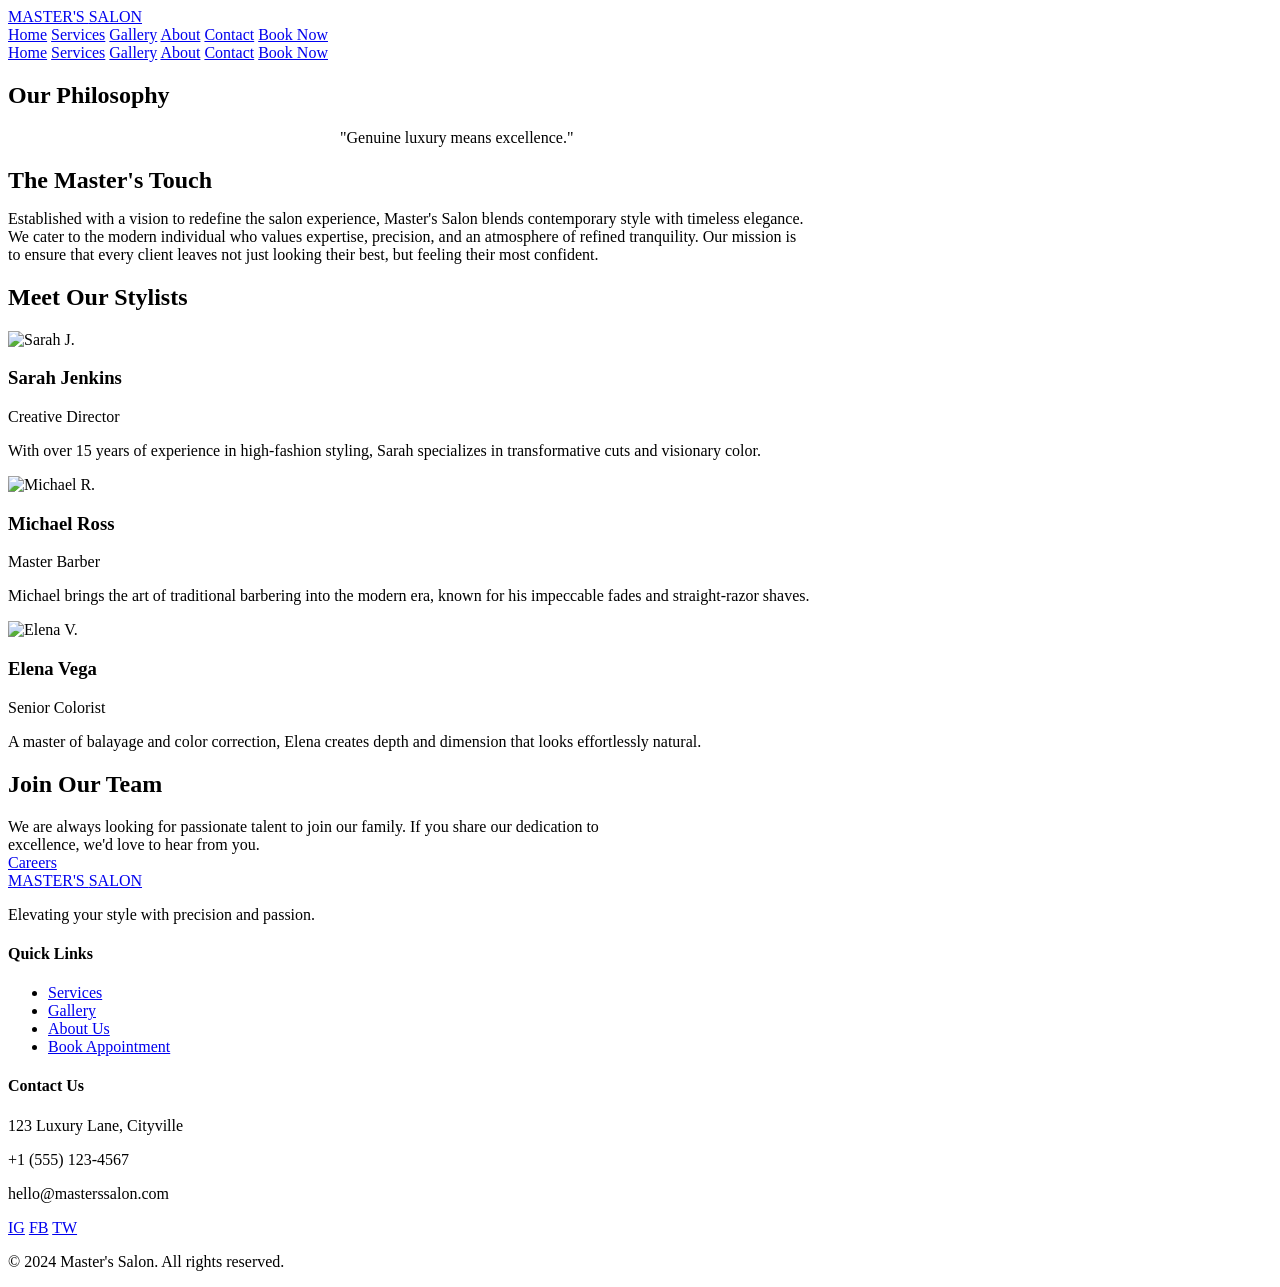
==== about.html @ d915add5 "Add files via upload" ====
<!DOCTYPE html>
<html lang="en">

<head>
    <meta charset="UTF-8">
    <meta name="viewport" content="width=device-width, initial-scale=1.0">
    <title>About Us | Master's Salon</title>
    <meta name="description"
        content="Meet the expert team behind Master's Salon. Learn about our philosophy of luxury and excellence.">

    <!-- Fonts -->
    <link rel="preconnect" href="https://fonts.googleapis.com">
    <link rel="preconnect" href="https://fonts.gstatic.com" crossorigin>
    <link
        href="https://fonts.googleapis.com/css2?family=Inter:wght@300;400;500;600&family=Playfair+Display:ital,wght@0,400;0,600;0,700;1,400&display=swap"
        rel="stylesheet">

    <!-- Styles -->
    <link rel="stylesheet" href="styles/variables.css">
    <link rel="stylesheet" href="styles/reset.css">
    <link rel="stylesheet" href="styles/global.css">
    <link rel="stylesheet" href="styles/layout.css">
    <link rel="stylesheet" href="styles/pages/about.css">
</head>

<body>

    <!-- Header -->
    <header class="header">
        <div class="container">
            <a href="index.html" class="logo">MASTER'S <span>SALON</span></a>

            <nav class="nav-desktop">
                <a href="index.html" class="nav-link">Home</a>
                <a href="services.html" class="nav-link">Services</a>
                <a href="gallery.html" class="nav-link">Gallery</a>
                <a href="about.html" class="nav-link active">About</a>
                <a href="contact.html" class="nav-link">Contact</a>
                <a href="contact.html" class="btn btn-primary">Book Now</a>
            </nav>

            <div class="mobile-toggle" id="mobileToggle">
                <div class="hamburger-line"></div>
                <div class="hamburger-line"></div>
                <div class="hamburger-line"></div>
            </div>
        </div>
    </header>

    <!-- Mobile Nav Overlay -->
    <div class="nav-mobile" id="mobileNav">
        <a href="index.html" class="nav-link">Home</a>
        <a href="services.html" class="nav-link">Services</a>
        <a href="gallery.html" class="nav-link">Gallery</a>
        <a href="about.html" class="nav-link active">About</a>
        <a href="contact.html" class="nav-link">Contact</a>
        <a href="contact.html" class="btn btn-primary">Book Now</a>
    </div>

    <!-- Main Content -->
    <main>
        <section class="about-intro">
            <div class="container">
                <h1>Our Philosophy</h1>
                <p style="max-width: 600px; margin: 0 auto; font-size: var(--font-size-xl);">
                    "Genuine luxury means excellence."
                </p>
            </div>
        </section>

        <section class="section">
            <div class="container">
                <div class="text-center" style="max-width: 800px; margin: 0 auto var(--spacing-10);">
                    <h2 style="margin-bottom: var(--spacing-4);">The Master's Touch</h2>
                    <p>
                        Established with a vision to redefine the salon experience, Master's Salon blends contemporary
                        style with timeless elegance.
                        We cater to the modern individual who values expertise, precision, and an atmosphere of refined
                        tranquility.
                        Our mission is to ensure that every client leaves not just looking their best, but feeling their
                        most confident.
                    </p>
                </div>

                <h2 class="text-center">Meet Our Stylists</h2>
                <div class="team-grid">
                    <!-- Stylist 1 -->
                    <div class="team-member">
                        <img src="https://images.unsplash.com/photo-1580618672591-eb180b1a973f?ixlib=rb-4.0.3&auto=format&fit=crop&w=300&q=80"
                            alt="Sarah J." class="member-photo">
                        <h3 class="member-name">Sarah Jenkins</h3>
                        <p class="member-role">Creative Director</p>
                        <p class="member-bio">With over 15 years of experience in high-fashion styling, Sarah
                            specializes in transformative cuts and visionary color.</p>
                    </div>

                    <!-- Stylist 2 -->
                    <div class="team-member">
                        <img src="https://images.unsplash.com/photo-1506794778202-cad84cf45f1d?ixlib=rb-4.0.3&auto=format&fit=crop&w=300&q=80"
                            alt="Michael R." class="member-photo">
                        <h3 class="member-name">Michael Ross</h3>
                        <p class="member-role">Master Barber</p>
                        <p class="member-bio">Michael brings the art of traditional barbering into the modern era, known
                            for his impeccable fades and straight-razor shaves.</p>
                    </div>

                    <!-- Stylist 3 -->
                    <div class="team-member">
                        <img src="https://images.unsplash.com/photo-1595152772835-219674b2a8a6?ixlib=rb-4.0.3&auto=format&fit=crop&w=300&q=80"
                            alt="Elena V." class="member-photo">
                        <h3 class="member-name">Elena Vega</h3>
                        <p class="member-role">Senior Colorist</p>
                        <p class="member-bio">A master of balayage and color correction, Elena creates depth and
                            dimension that looks effortlessly natural.</p>
                    </div>
                </div>
            </div>
        </section>

        <section class="section" style="background-color: var(--color-bg-secondary);">
            <div class="container">
                <div class="flex flex-col items-center justify-center text-center">
                    <h2 class="text-gold">Join Our Team</h2>
                    <p style="max-width: 600px; margin-bottom: var(--spacing-4);">
                        We are always looking for passionate talent to join our family. If you share our dedication to
                        excellence, we'd love to hear from you.
                    </p>
                    <a href="contact.html" class="btn btn-outline">Careers</a>
                </div>
            </div>
        </section>
    </main>

    <!-- Footer -->
    <footer class="footer">
        <div class="container">
            <div class="footer-grid">
                <div class="footer-col">
                    <a href="index.html" class="logo" style="display:block; margin-bottom: 16px;">MASTER'S
                        <span>SALON</span></a>
                    <p>Elevating your style with precision and passion.</p>
                </div>
                <div class="footer-col">
                    <h4>Quick Links</h4>
                    <ul>
                        <li><a href="services.html">Services</a></li>
                        <li><a href="gallery.html">Gallery</a></li>
                        <li><a href="about.html">About Us</a></li>
                        <li><a href="contact.html">Book Appointment</a></li>
                    </ul>
                </div>
                <div class="footer-col">
                    <h4>Contact Us</h4>
                    <p>123 Luxury Lane, Cityville</p>
                    <p>+1 (555) 123-4567</p>
                    <p>hello@masterssalon.com</p>
                    <div class="flex gap-2" style="margin-top: 16px;">
                        <!-- Social placeholders -->
                        <a href="#">IG</a> <a href="#">FB</a> <a href="#">TW</a>
                    </div>
                </div>
            </div>
            <div class="footer-bottom">
                <p>&copy; 2024 Master's Salon. All rights reserved.</p>
            </div>
        </div>
    </footer>

    <script src="scripts/main.js"></script>
</body>

</html>
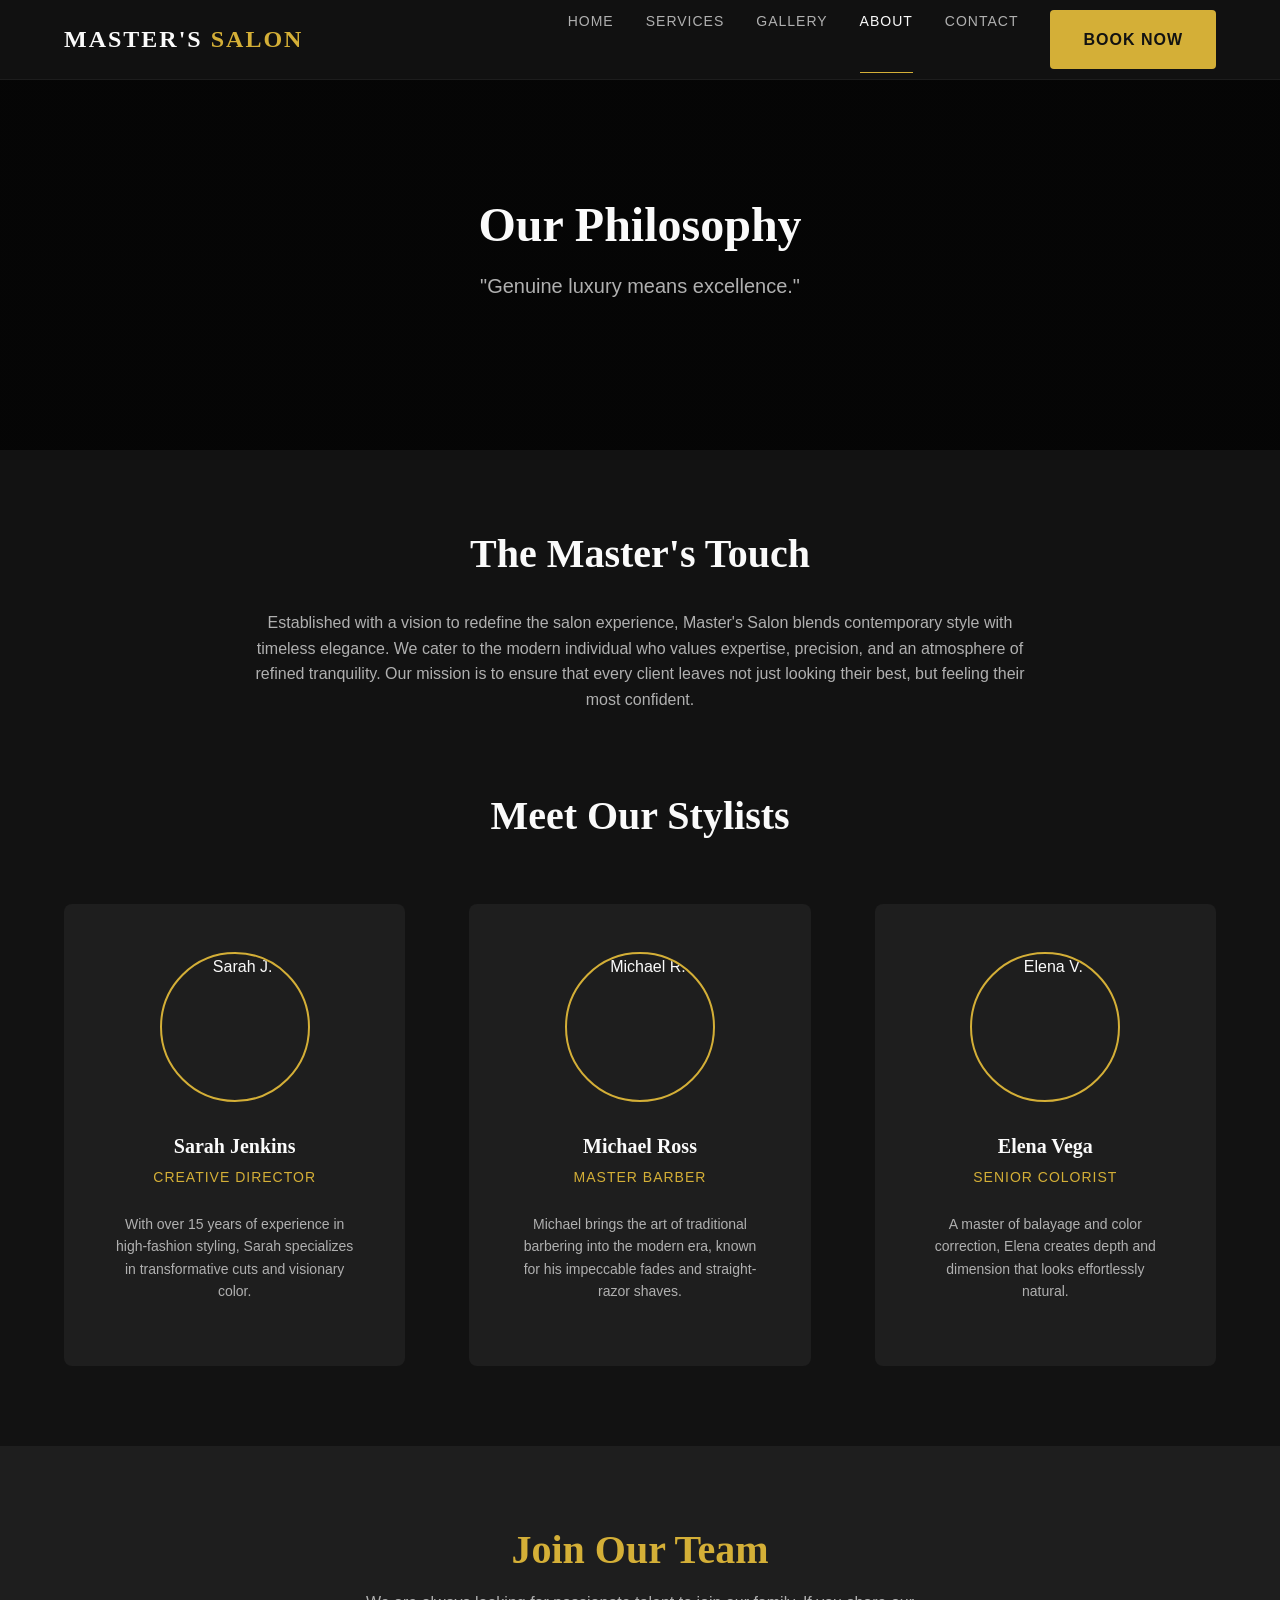
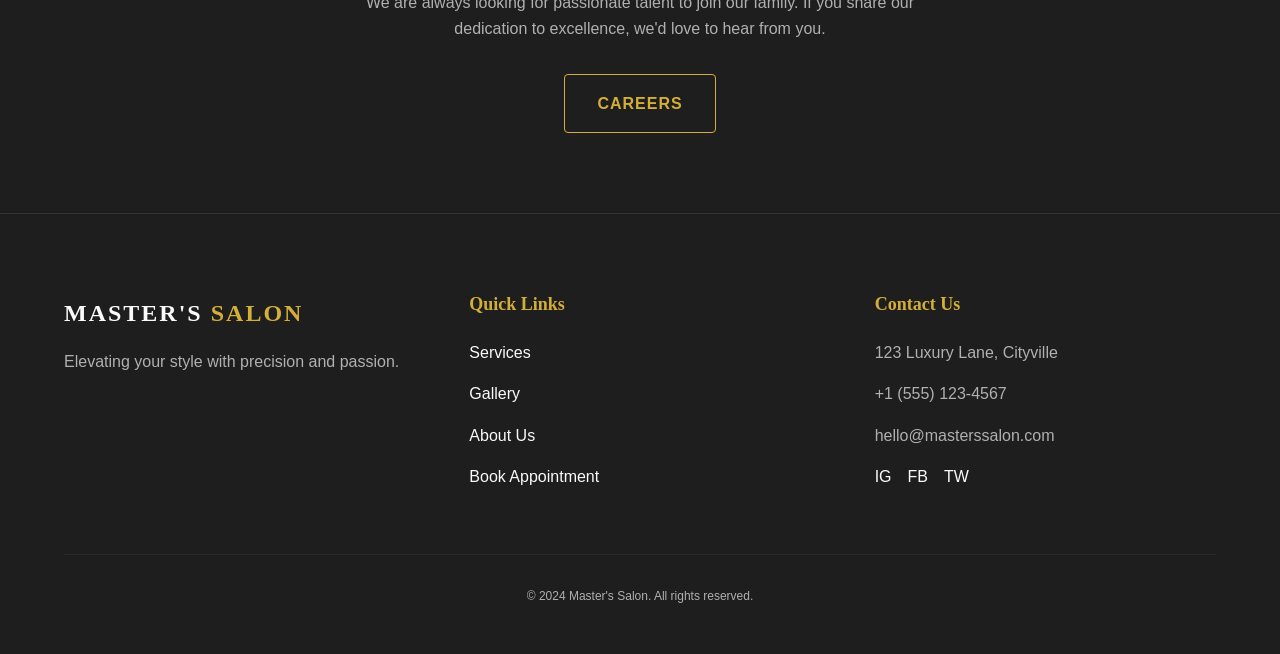
==== commit a9069c04: "initial commit" ====
--- a/about.html
+++ b/about.html
@@ -1,172 +1,172 @@
-<!DOCTYPE html>
-<html lang="en">
-
-<head>
-    <meta charset="UTF-8">
-    <meta name="viewport" content="width=device-width, initial-scale=1.0">
-    <title>About Us | Master's Salon</title>
-    <meta name="description"
-        content="Meet the expert team behind Master's Salon. Learn about our philosophy of luxury and excellence.">
-
-    <!-- Fonts -->
-    <link rel="preconnect" href="https://fonts.googleapis.com">
-    <link rel="preconnect" href="https://fonts.gstatic.com" crossorigin>
-    <link
-        href="https://fonts.googleapis.com/css2?family=Inter:wght@300;400;500;600&family=Playfair+Display:ital,wght@0,400;0,600;0,700;1,400&display=swap"
-        rel="stylesheet">
-
-    <!-- Styles -->
-    <link rel="stylesheet" href="styles/variables.css">
-    <link rel="stylesheet" href="styles/reset.css">
-    <link rel="stylesheet" href="styles/global.css">
-    <link rel="stylesheet" href="styles/layout.css">
-    <link rel="stylesheet" href="styles/pages/about.css">
-</head>
-
-<body>
-
-    <!-- Header -->
-    <header class="header">
-        <div class="container">
-            <a href="index.html" class="logo">MASTER'S <span>SALON</span></a>
-
-            <nav class="nav-desktop">
-                <a href="index.html" class="nav-link">Home</a>
-                <a href="services.html" class="nav-link">Services</a>
-                <a href="gallery.html" class="nav-link">Gallery</a>
-                <a href="about.html" class="nav-link active">About</a>
-                <a href="contact.html" class="nav-link">Contact</a>
-                <a href="contact.html" class="btn btn-primary">Book Now</a>
-            </nav>
-
-            <div class="mobile-toggle" id="mobileToggle">
-                <div class="hamburger-line"></div>
-                <div class="hamburger-line"></div>
-                <div class="hamburger-line"></div>
-            </div>
-        </div>
-    </header>
-
-    <!-- Mobile Nav Overlay -->
-    <div class="nav-mobile" id="mobileNav">
-        <a href="index.html" class="nav-link">Home</a>
-        <a href="services.html" class="nav-link">Services</a>
-        <a href="gallery.html" class="nav-link">Gallery</a>
-        <a href="about.html" class="nav-link active">About</a>
-        <a href="contact.html" class="nav-link">Contact</a>
-        <a href="contact.html" class="btn btn-primary">Book Now</a>
-    </div>
-
-    <!-- Main Content -->
-    <main>
-        <section class="about-intro">
-            <div class="container">
-                <h1>Our Philosophy</h1>
-                <p style="max-width: 600px; margin: 0 auto; font-size: var(--font-size-xl);">
-                    "Genuine luxury means excellence."
-                </p>
-            </div>
-        </section>
-
-        <section class="section">
-            <div class="container">
-                <div class="text-center" style="max-width: 800px; margin: 0 auto var(--spacing-10);">
-                    <h2 style="margin-bottom: var(--spacing-4);">The Master's Touch</h2>
-                    <p>
-                        Established with a vision to redefine the salon experience, Master's Salon blends contemporary
-                        style with timeless elegance.
-                        We cater to the modern individual who values expertise, precision, and an atmosphere of refined
-                        tranquility.
-                        Our mission is to ensure that every client leaves not just looking their best, but feeling their
-                        most confident.
-                    </p>
-                </div>
-
-                <h2 class="text-center">Meet Our Stylists</h2>
-                <div class="team-grid">
-                    <!-- Stylist 1 -->
-                    <div class="team-member">
-                        <img src="https://images.unsplash.com/photo-1580618672591-eb180b1a973f?ixlib=rb-4.0.3&auto=format&fit=crop&w=300&q=80"
-                            alt="Sarah J." class="member-photo">
-                        <h3 class="member-name">Sarah Jenkins</h3>
-                        <p class="member-role">Creative Director</p>
-                        <p class="member-bio">With over 15 years of experience in high-fashion styling, Sarah
-                            specializes in transformative cuts and visionary color.</p>
-                    </div>
-
-                    <!-- Stylist 2 -->
-                    <div class="team-member">
-                        <img src="https://images.unsplash.com/photo-1506794778202-cad84cf45f1d?ixlib=rb-4.0.3&auto=format&fit=crop&w=300&q=80"
-                            alt="Michael R." class="member-photo">
-                        <h3 class="member-name">Michael Ross</h3>
-                        <p class="member-role">Master Barber</p>
-                        <p class="member-bio">Michael brings the art of traditional barbering into the modern era, known
-                            for his impeccable fades and straight-razor shaves.</p>
-                    </div>
-
-                    <!-- Stylist 3 -->
-                    <div class="team-member">
-                        <img src="https://images.unsplash.com/photo-1595152772835-219674b2a8a6?ixlib=rb-4.0.3&auto=format&fit=crop&w=300&q=80"
-                            alt="Elena V." class="member-photo">
-                        <h3 class="member-name">Elena Vega</h3>
-                        <p class="member-role">Senior Colorist</p>
-                        <p class="member-bio">A master of balayage and color correction, Elena creates depth and
-                            dimension that looks effortlessly natural.</p>
-                    </div>
-                </div>
-            </div>
-        </section>
-
-        <section class="section" style="background-color: var(--color-bg-secondary);">
-            <div class="container">
-                <div class="flex flex-col items-center justify-center text-center">
-                    <h2 class="text-gold">Join Our Team</h2>
-                    <p style="max-width: 600px; margin-bottom: var(--spacing-4);">
-                        We are always looking for passionate talent to join our family. If you share our dedication to
-                        excellence, we'd love to hear from you.
-                    </p>
-                    <a href="contact.html" class="btn btn-outline">Careers</a>
-                </div>
-            </div>
-        </section>
-    </main>
-
-    <!-- Footer -->
-    <footer class="footer">
-        <div class="container">
-            <div class="footer-grid">
-                <div class="footer-col">
-                    <a href="index.html" class="logo" style="display:block; margin-bottom: 16px;">MASTER'S
-                        <span>SALON</span></a>
-                    <p>Elevating your style with precision and passion.</p>
-                </div>
-                <div class="footer-col">
-                    <h4>Quick Links</h4>
-                    <ul>
-                        <li><a href="services.html">Services</a></li>
-                        <li><a href="gallery.html">Gallery</a></li>
-                        <li><a href="about.html">About Us</a></li>
-                        <li><a href="contact.html">Book Appointment</a></li>
-                    </ul>
-                </div>
-                <div class="footer-col">
-                    <h4>Contact Us</h4>
-                    <p>123 Luxury Lane, Cityville</p>
-                    <p>+1 (555) 123-4567</p>
-                    <p>hello@masterssalon.com</p>
-                    <div class="flex gap-2" style="margin-top: 16px;">
-                        <!-- Social placeholders -->
-                        <a href="#">IG</a> <a href="#">FB</a> <a href="#">TW</a>
-                    </div>
-                </div>
-            </div>
-            <div class="footer-bottom">
-                <p>&copy; 2024 Master's Salon. All rights reserved.</p>
-            </div>
-        </div>
-    </footer>
-
-    <script src="scripts/main.js"></script>
-</body>
-
+<!DOCTYPE html>
+<html lang="en">
+
+<head>
+    <meta charset="UTF-8">
+    <meta name="viewport" content="width=device-width, initial-scale=1.0">
+    <title>About Us | Master's Salon</title>
+    <meta name="description"
+        content="Meet the expert team behind Master's Salon. Learn about our philosophy of luxury and excellence.">
+
+    <!-- Fonts -->
+    <link rel="preconnect" href="https://fonts.googleapis.com">
+    <link rel="preconnect" href="https://fonts.gstatic.com" crossorigin>
+    <link
+        href="https://fonts.googleapis.com/css2?family=Inter:wght@300;400;500;600&family=Playfair+Display:ital,wght@0,400;0,600;0,700;1,400&display=swap"
+        rel="stylesheet">
+
+    <!-- Styles -->
+    <link rel="stylesheet" href="styles/variables.css">
+    <link rel="stylesheet" href="styles/reset.css">
+    <link rel="stylesheet" href="styles/global.css">
+    <link rel="stylesheet" href="styles/layout.css">
+    <link rel="stylesheet" href="styles/pages/about.css">
+</head>
+
+<body>
+
+    <!-- Header -->
+    <header class="header">
+        <div class="container">
+            <a href="index.html" class="logo">MASTER'S <span>SALON</span></a>
+
+            <nav class="nav-desktop">
+                <a href="index.html" class="nav-link">Home</a>
+                <a href="services.html" class="nav-link">Services</a>
+                <a href="gallery.html" class="nav-link">Gallery</a>
+                <a href="about.html" class="nav-link active">About</a>
+                <a href="contact.html" class="nav-link">Contact</a>
+                <a href="contact.html" class="btn btn-primary">Book Now</a>
+            </nav>
+
+            <div class="mobile-toggle" id="mobileToggle">
+                <div class="hamburger-line"></div>
+                <div class="hamburger-line"></div>
+                <div class="hamburger-line"></div>
+            </div>
+        </div>
+    </header>
+
+    <!-- Mobile Nav Overlay -->
+    <div class="nav-mobile" id="mobileNav">
+        <a href="index.html" class="nav-link">Home</a>
+        <a href="services.html" class="nav-link">Services</a>
+        <a href="gallery.html" class="nav-link">Gallery</a>
+        <a href="about.html" class="nav-link active">About</a>
+        <a href="contact.html" class="nav-link">Contact</a>
+        <a href="contact.html" class="btn btn-primary">Book Now</a>
+    </div>
+
+    <!-- Main Content -->
+    <main>
+        <section class="about-intro">
+            <div class="container">
+                <h1>Our Philosophy</h1>
+                <p style="max-width: 600px; margin: 0 auto; font-size: var(--font-size-xl);">
+                    "Genuine luxury means excellence."
+                </p>
+            </div>
+        </section>
+
+        <section class="section">
+            <div class="container">
+                <div class="text-center" style="max-width: 800px; margin: 0 auto var(--spacing-10);">
+                    <h2 style="margin-bottom: var(--spacing-4);">The Master's Touch</h2>
+                    <p>
+                        Established with a vision to redefine the salon experience, Master's Salon blends contemporary
+                        style with timeless elegance.
+                        We cater to the modern individual who values expertise, precision, and an atmosphere of refined
+                        tranquility.
+                        Our mission is to ensure that every client leaves not just looking their best, but feeling their
+                        most confident.
+                    </p>
+                </div>
+
+                <h2 class="text-center">Meet Our Stylists</h2>
+                <div class="team-grid">
+                    <!-- Stylist 1 -->
+                    <div class="team-member">
+                        <img src="https://images.unsplash.com/photo-1580618672591-eb180b1a973f?ixlib=rb-4.0.3&auto=format&fit=crop&w=300&q=80"
+                            alt="Sarah J." class="member-photo">
+                        <h3 class="member-name">Sarah Jenkins</h3>
+                        <p class="member-role">Creative Director</p>
+                        <p class="member-bio">With over 15 years of experience in high-fashion styling, Sarah
+                            specializes in transformative cuts and visionary color.</p>
+                    </div>
+
+                    <!-- Stylist 2 -->
+                    <div class="team-member">
+                        <img src="https://images.unsplash.com/photo-1506794778202-cad84cf45f1d?ixlib=rb-4.0.3&auto=format&fit=crop&w=300&q=80"
+                            alt="Michael R." class="member-photo">
+                        <h3 class="member-name">Michael Ross</h3>
+                        <p class="member-role">Master Barber</p>
+                        <p class="member-bio">Michael brings the art of traditional barbering into the modern era, known
+                            for his impeccable fades and straight-razor shaves.</p>
+                    </div>
+
+                    <!-- Stylist 3 -->
+                    <div class="team-member">
+                        <img src="https://images.unsplash.com/photo-1595152772835-219674b2a8a6?ixlib=rb-4.0.3&auto=format&fit=crop&w=300&q=80"
+                            alt="Elena V." class="member-photo">
+                        <h3 class="member-name">Elena Vega</h3>
+                        <p class="member-role">Senior Colorist</p>
+                        <p class="member-bio">A master of balayage and color correction, Elena creates depth and
+                            dimension that looks effortlessly natural.</p>
+                    </div>
+                </div>
+            </div>
+        </section>
+
+        <section class="section" style="background-color: var(--color-bg-secondary);">
+            <div class="container">
+                <div class="flex flex-col items-center justify-center text-center">
+                    <h2 class="text-gold">Join Our Team</h2>
+                    <p style="max-width: 600px; margin-bottom: var(--spacing-4);">
+                        We are always looking for passionate talent to join our family. If you share our dedication to
+                        excellence, we'd love to hear from you.
+                    </p>
+                    <a href="contact.html" class="btn btn-outline">Careers</a>
+                </div>
+            </div>
+        </section>
+    </main>
+
+    <!-- Footer -->
+    <footer class="footer">
+        <div class="container">
+            <div class="footer-grid">
+                <div class="footer-col">
+                    <a href="index.html" class="logo" style="display:block; margin-bottom: 16px;">MASTER'S
+                        <span>SALON</span></a>
+                    <p>Elevating your style with precision and passion.</p>
+                </div>
+                <div class="footer-col">
+                    <h4>Quick Links</h4>
+                    <ul>
+                        <li><a href="services.html">Services</a></li>
+                        <li><a href="gallery.html">Gallery</a></li>
+                        <li><a href="about.html">About Us</a></li>
+                        <li><a href="contact.html">Book Appointment</a></li>
+                    </ul>
+                </div>
+                <div class="footer-col">
+                    <h4>Contact Us</h4>
+                    <p>123 Luxury Lane, Cityville</p>
+                    <p>+1 (555) 123-4567</p>
+                    <p>hello@masterssalon.com</p>
+                    <div class="flex gap-2" style="margin-top: 16px;">
+                        <!-- Social placeholders -->
+                        <a href="#">IG</a> <a href="#">FB</a> <a href="#">TW</a>
+                    </div>
+                </div>
+            </div>
+            <div class="footer-bottom">
+                <p>&copy; 2024 Master's Salon. All rights reserved.</p>
+            </div>
+        </div>
+    </footer>
+
+    <script src="scripts/main.js"></script>
+</body>
+
 </html>
--- a/styles/variables.css
+++ b/styles/variables.css
@@ -0,0 +1,51 @@
+:root {
+  /* Colors */
+  --color-bg-primary: #121212;
+  --color-bg-secondary: #1E1E1E;
+  --color-text-primary: #FAFAFA;
+  --color-text-secondary: #B0B0B0;
+  --color-accent: #D4AF37; /* Gold */
+  --color-accent-hover: #C5A028;
+  --color-border: #333333;
+  --color-overlay: rgba(0, 0, 0, 0.7);
+
+  /* Typography */
+  --font-family-headings: 'Playfair Display', serif;
+  --font-family-body: 'Inter', sans-serif;
+  
+  --font-size-xs: 0.75rem;   /* 12px */
+  --font-size-sm: 0.875rem;  /* 14px */
+  --font-size-base: 1rem;    /* 16px */
+  --font-size-lg: 1.125rem;  /* 18px */
+  --font-size-xl: 1.25rem;   /* 20px */
+  --font-size-2xl: 1.5rem;   /* 24px */
+  --font-size-3xl: 2rem;     /* 32px */
+  --font-size-4xl: 2.5rem;   /* 40px */
+  --font-size-5xl: 3rem;     /* 48px */
+  --font-size-6xl: 4rem;     /* 64px */
+
+  /* Spacing (8px Grid) */
+  --spacing-1: 8px;
+  --spacing-2: 16px;
+  --spacing-3: 24px;
+  --spacing-4: 32px;
+  --spacing-5: 40px;
+  --spacing-6: 48px;
+  --spacing-8: 64px;
+  --spacing-10: 80px;
+  --spacing-12: 96px;
+  --spacing-16: 128px;
+
+  /* Layout */
+  --container-width: 1200px;
+  --header-height: 80px;
+  --border-radius-sm: 4px;
+  --border-radius-md: 8px;
+  --border-radius-lg: 16px;
+
+  /* Transitions */
+  --transition-fast: 0.2s ease;
+  --transition-normal: 0.3s ease;
+  --transition-slow: 0.5s ease;
+  --transition-bounce: 0.5s cubic-bezier(0.175, 0.885, 0.32, 1.275);
+}
--- a/styles/global.css
+++ b/styles/global.css
@@ -0,0 +1,140 @@
+/* Global Styles */
+
+body {
+    font-family: var(--font-family-body);
+    font-size: var(--font-size-base);
+    color: var(--color-text-primary);
+    background-color: var(--color-bg-primary);
+    overflow-x: hidden;
+}
+
+h1,
+h2,
+h3,
+h4,
+h5,
+h6 {
+    font-family: var(--font-family-headings);
+    font-weight: 700;
+    line-height: 1.2;
+    color: var(--color-text-primary);
+    margin-bottom: var(--spacing-2);
+}
+
+h1 {
+    font-size: var(--font-size-5xl);
+}
+
+h2 {
+    font-size: var(--font-size-4xl);
+}
+
+h3 {
+    font-size: var(--font-size-3xl);
+}
+
+h4 {
+    font-size: var(--font-size-2xl);
+}
+
+p {
+    margin-bottom: var(--spacing-2);
+    color: var(--color-text-secondary);
+}
+
+/* Utilities */
+.container {
+    width: 100%;
+    max-width: var(--container-width);
+    margin: 0 auto;
+    padding: 0 var(--spacing-3);
+}
+
+.section {
+    padding: var(--spacing-10) 0;
+}
+
+.text-center {
+    text-align: center;
+}
+
+.text-right {
+    text-align: right;
+}
+
+.text-gold {
+    color: var(--color-accent);
+}
+
+.uppercase {
+    text-transform: uppercase;
+    letter-spacing: 1px;
+}
+
+.flex {
+    display: flex;
+}
+
+.flex-col {
+    flex-direction: column;
+}
+
+.items-center {
+    align-items: center;
+}
+
+.justify-center {
+    justify-content: center;
+}
+
+.justify-between {
+    justify-content: space-between;
+}
+
+.gap-2 {
+    gap: var(--spacing-2);
+}
+
+.gap-4 {
+    gap: var(--spacing-4);
+}
+
+.grid {
+    display: grid;
+}
+
+/* Buttons */
+.btn {
+    display: inline-flex;
+    align-items: center;
+    justify-content: center;
+    padding: var(--spacing-2) var(--spacing-4);
+    font-family: var(--font-family-body);
+    font-weight: 600;
+    text-transform: uppercase;
+    letter-spacing: 1px;
+    border-radius: var(--border-radius-sm);
+    transition: all var(--transition-normal);
+    border: 1px solid transparent;
+}
+
+.btn-primary {
+    background-color: var(--color-accent);
+    color: var(--color-bg-primary);
+}
+
+.btn-primary:hover {
+    background-color: var(--color-accent-hover);
+    transform: translateY(-2px);
+}
+
+.btn-outline {
+    border-color: var(--color-accent);
+    color: var(--color-accent);
+}
+
+.btn-outline:hover {
+    background-color: var(--color-accent);
+    color: var(--color-bg-primary);
+    transform: translateY(-2px);
+}
--- a/styles/layout.css
+++ b/styles/layout.css
@@ -0,0 +1,169 @@
+/* Header */
+.header {
+    position: fixed;
+    top: 0;
+    left: 0;
+    width: 100%;
+    height: var(--header-height);
+    background-color: rgba(18, 18, 18, 0.95);
+    /* Slightly transparent */
+    backdrop-filter: blur(10px);
+    z-index: 1000;
+    border-bottom: 1px solid rgba(255, 255, 255, 0.05);
+    transition: all var(--transition-normal);
+}
+
+.header .container {
+    height: 100%;
+    display: flex;
+    align-items: center;
+    justify-content: space-between;
+}
+
+.logo {
+    font-family: var(--font-family-headings);
+    font-size: var(--font-size-2xl);
+    font-weight: 700;
+    color: var(--color-text-primary);
+    letter-spacing: 2px;
+}
+
+.logo span {
+    color: var(--color-accent);
+}
+
+.nav-desktop {
+    display: none;
+}
+
+@media (min-width: 768px) {
+    .nav-desktop {
+        display: flex;
+        gap: var(--spacing-4);
+    }
+}
+
+.nav-link {
+    font-size: var(--font-size-sm);
+    font-weight: 500;
+    text-transform: uppercase;
+    letter-spacing: 1px;
+    color: var(--color-text-secondary);
+    transition: color var(--transition-fast);
+    position: relative;
+}
+
+.nav-link:hover,
+.nav-link.active {
+    color: var(--color-text-primary);
+}
+
+.nav-link::after {
+    content: '';
+    position: absolute;
+    bottom: -4px;
+    left: 0;
+    width: 0;
+    height: 1px;
+    background-color: var(--color-accent);
+    transition: width var(--transition-normal);
+}
+
+.nav-link:hover::after,
+.nav-link.active::after {
+    width: 100%;
+}
+
+/* Mobile Menu Toggle */
+.mobile-toggle {
+    display: flex;
+    flex-direction: column;
+    justify-content: space-between;
+    width: 30px;
+    height: 20px;
+    cursor: pointer;
+    z-index: 1001;
+}
+
+@media (min-width: 768px) {
+    .mobile-toggle {
+        display: none;
+    }
+}
+
+.hamburger-line {
+    width: 100%;
+    height: 2px;
+    background-color: var(--color-text-primary);
+    transition: all var(--transition-normal);
+}
+
+/* Mobile Nav */
+.nav-mobile {
+    position: fixed;
+    top: 0;
+    right: -100%;
+    width: 80%;
+    max-width: 400px;
+    height: 100vh;
+    background-color: var(--color-bg-secondary);
+    padding: var(--spacing-10) var(--spacing-4);
+    display: flex;
+    flex-direction: column;
+    gap: var(--spacing-4);
+    transition: right var(--transition-normal);
+    z-index: 999;
+    box-shadow: -5px 0 20px rgba(0, 0, 0, 0.5);
+}
+
+.nav-mobile.open {
+    right: 0;
+}
+
+.nav-mobile .nav-link {
+    font-size: var(--font-size-lg);
+}
+
+/* Footer */
+.footer {
+    background-color: var(--color-bg-secondary);
+    padding: var(--spacing-10) 0 var(--spacing-4);
+    border-top: 1px solid var(--color-border);
+}
+
+.footer-grid {
+    display: grid;
+    grid-template-columns: 1fr;
+    gap: var(--spacing-8);
+    margin-bottom: var(--spacing-8);
+}
+
+@media (min-width: 768px) {
+    .footer-grid {
+        grid-template-columns: repeat(3, 1fr);
+    }
+}
+
+.footer-col h4 {
+    font-size: var(--font-size-lg);
+    margin-bottom: var(--spacing-3);
+    color: var(--color-accent);
+}
+
+.footer-col ul {
+    display: flex;
+    flex-direction: column;
+    gap: var(--spacing-2);
+}
+
+.footer-col a:hover {
+    color: var(--color-accent);
+}
+
+.footer-bottom {
+    text-align: center;
+    padding-top: var(--spacing-4);
+    border-top: 1px solid rgba(255, 255, 255, 0.05);
+    color: var(--color-text-secondary);
+    font-size: var(--font-size-xs);
+}
--- a/styles/pages/about.css
+++ b/styles/pages/about.css
@@ -0,0 +1,63 @@
+/* About Page Styles */
+
+.about-intro {
+    padding: var(--spacing-16) 0 var(--spacing-10);
+    background: linear-gradient(rgba(0, 0, 0, 0.7), rgba(0, 0, 0, 0.7)), url('https://images.unsplash.com/photo-1633681926022-84c23e8cb2d6?ixlib=rb-4.0.3&auto=format&fit=crop&w=1920&q=80');
+    background-size: cover;
+    background-attachment: fixed;
+    background-position: center;
+    text-align: center;
+    min-height: 50vh;
+    display: flex;
+    flex-direction: column;
+    justify-content: center;
+}
+
+.team-grid {
+    display: grid;
+    grid-template-columns: repeat(auto-fill, minmax(280px, 1fr));
+    gap: var(--spacing-8);
+    margin-top: var(--spacing-8);
+}
+
+.team-member {
+    text-align: center;
+    background-color: var(--color-bg-secondary);
+    padding: var(--spacing-6);
+    border-radius: var(--border-radius-md);
+    transition: transform var(--transition-normal);
+}
+
+.team-member:hover {
+    transform: translateY(-5px);
+}
+
+.member-photo {
+    width: 150px;
+    height: 150px;
+    border-radius: 50%;
+    object-fit: cover;
+    margin: 0 auto var(--spacing-4);
+    border: 2px solid var(--color-accent);
+}
+
+.member-name {
+    font-family: var(--font-family-headings);
+    font-size: var(--font-size-xl);
+    color: var(--color-text-primary);
+    margin-bottom: var(--spacing-1);
+}
+
+.member-role {
+    color: var(--color-accent);
+    font-size: var(--font-size-sm);
+    text-transform: uppercase;
+    letter-spacing: 1px;
+    margin-bottom: var(--spacing-3);
+}
+
+.member-bio {
+    font-size: var(--font-size-sm);
+    color: var(--color-text-secondary);
+    line-height: 1.6;
+}
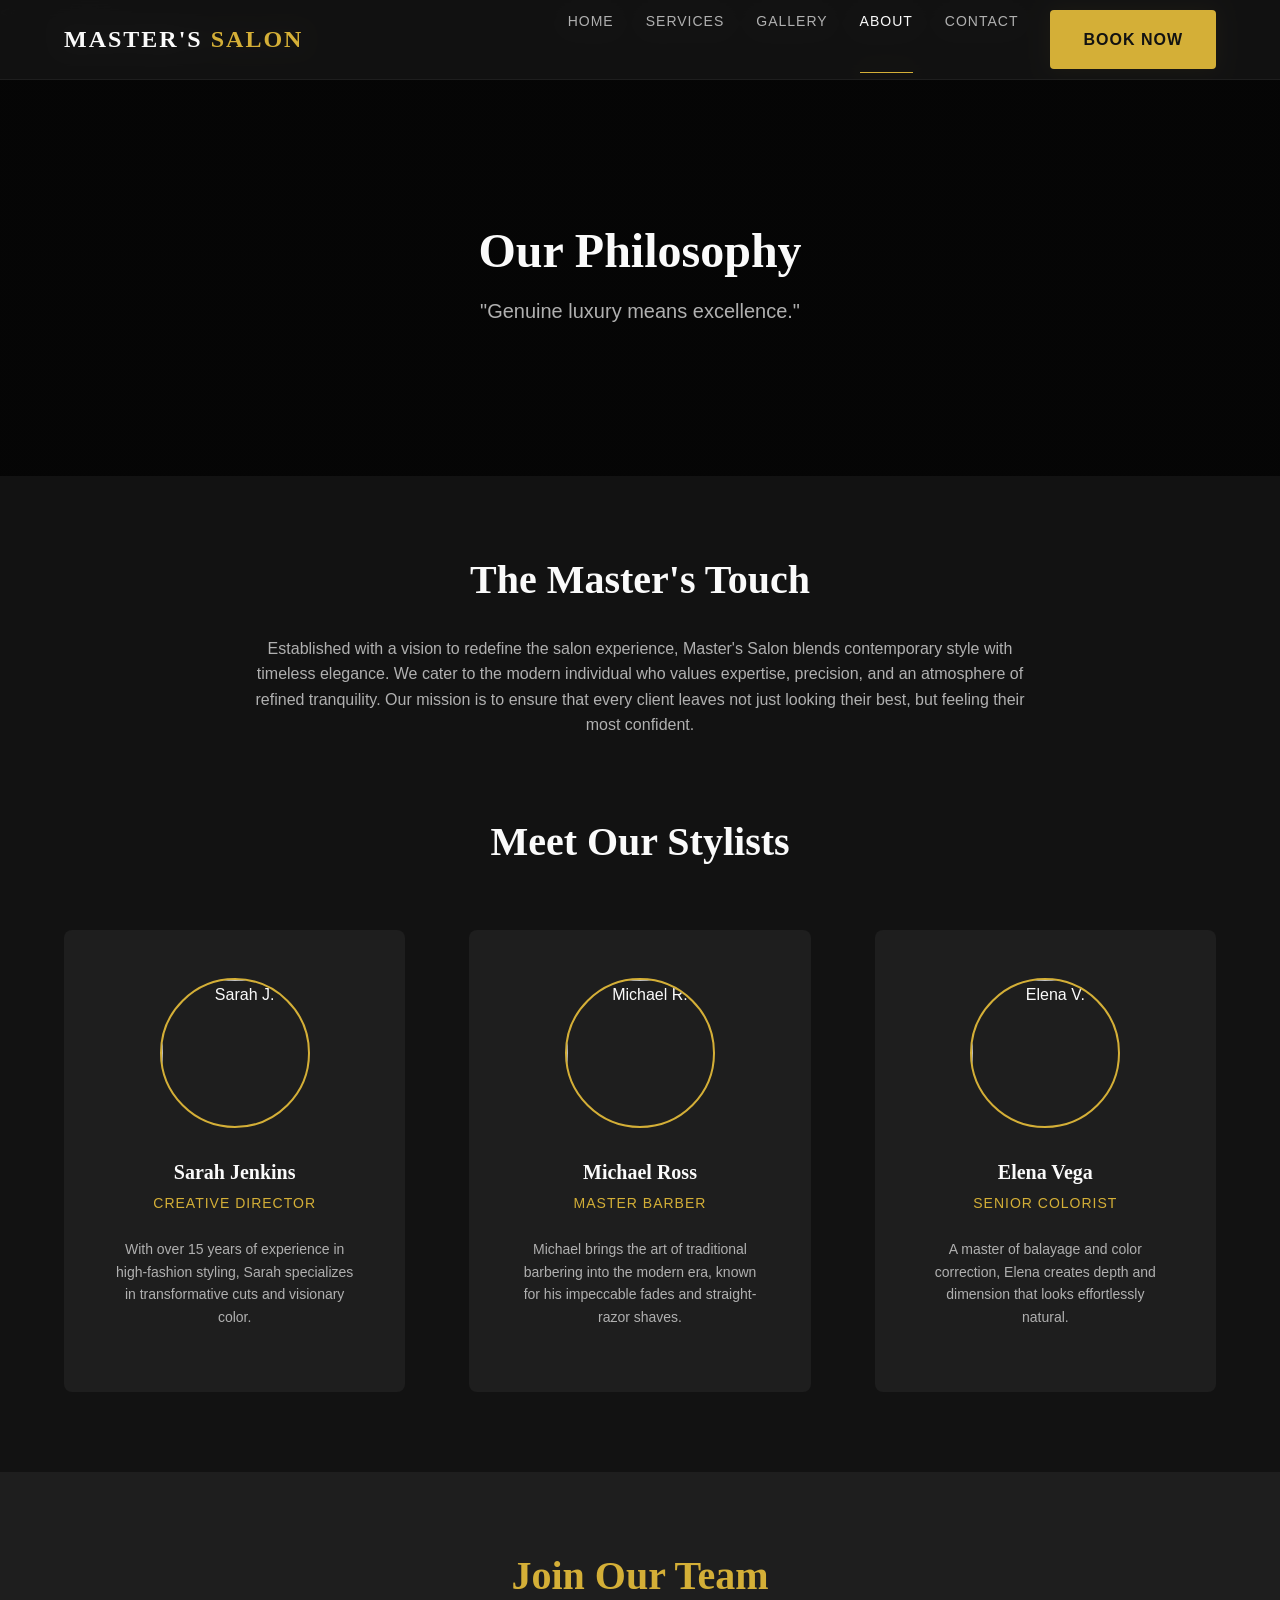
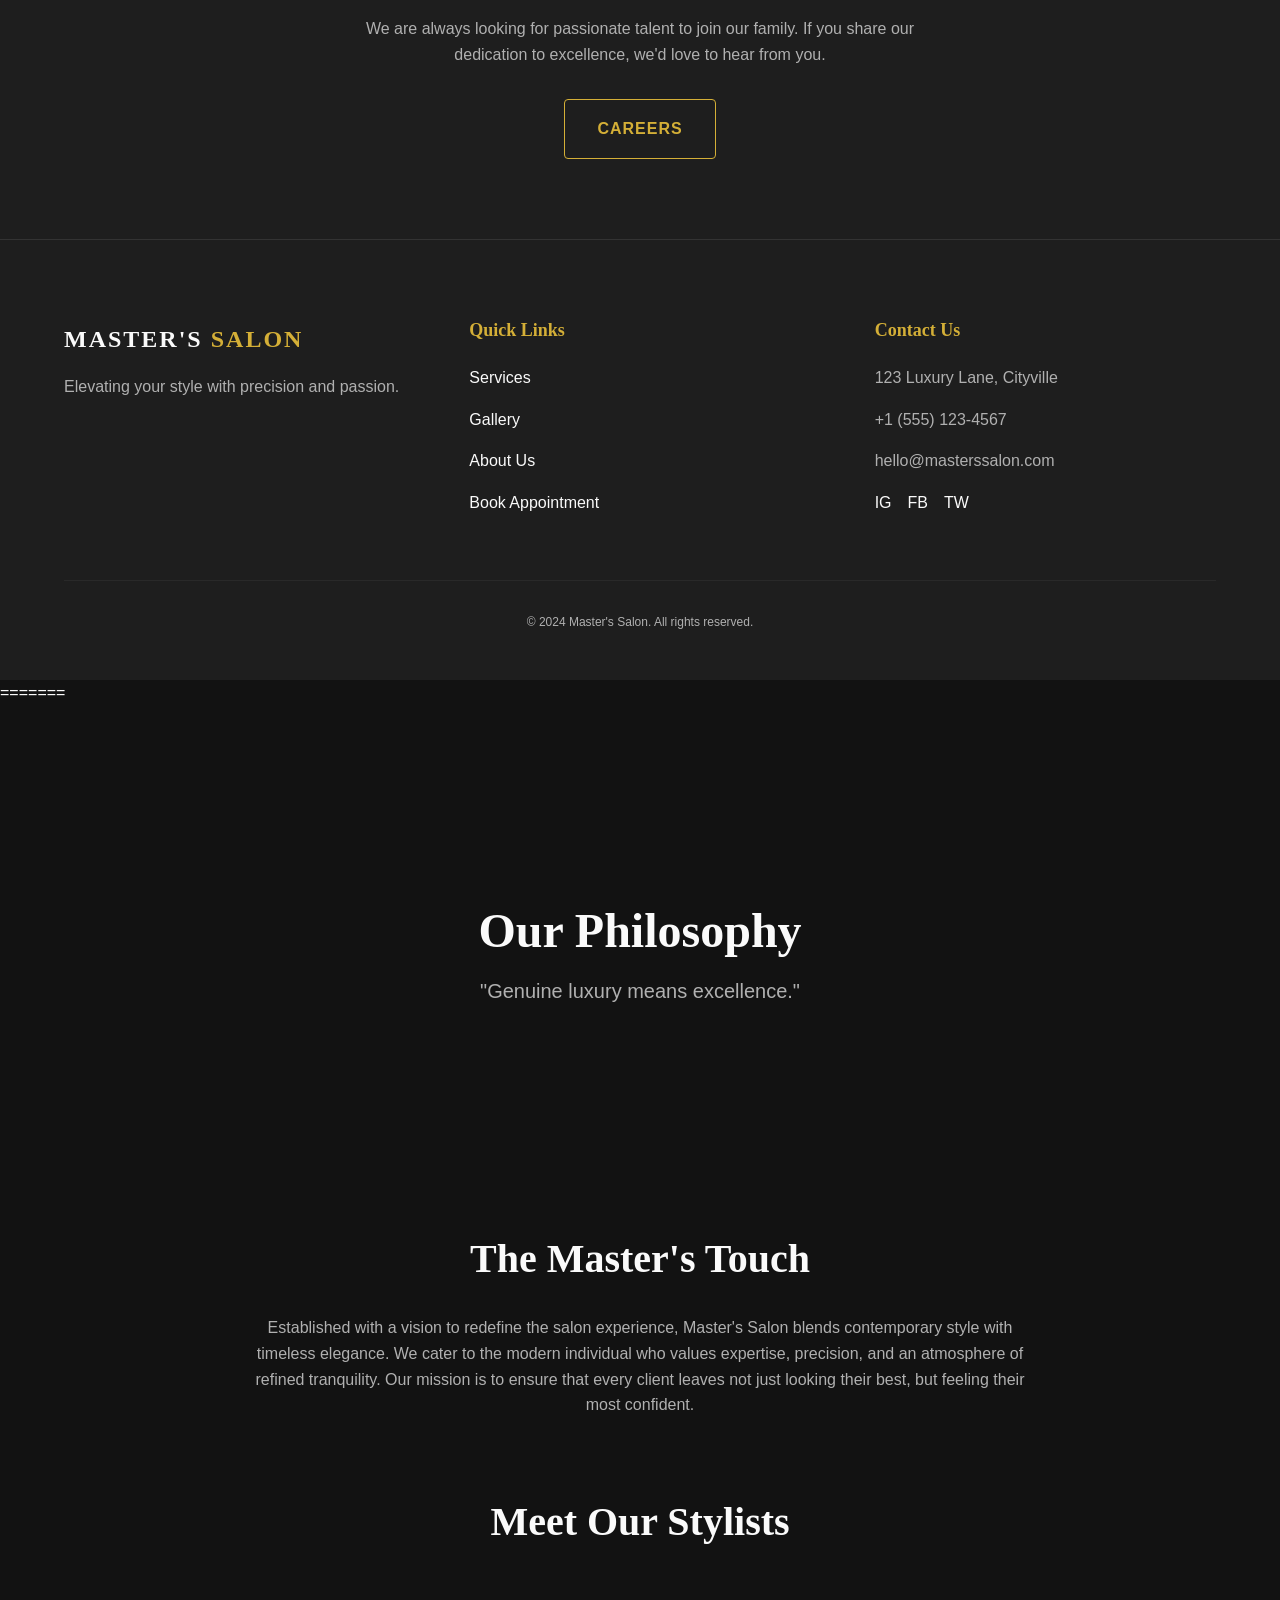
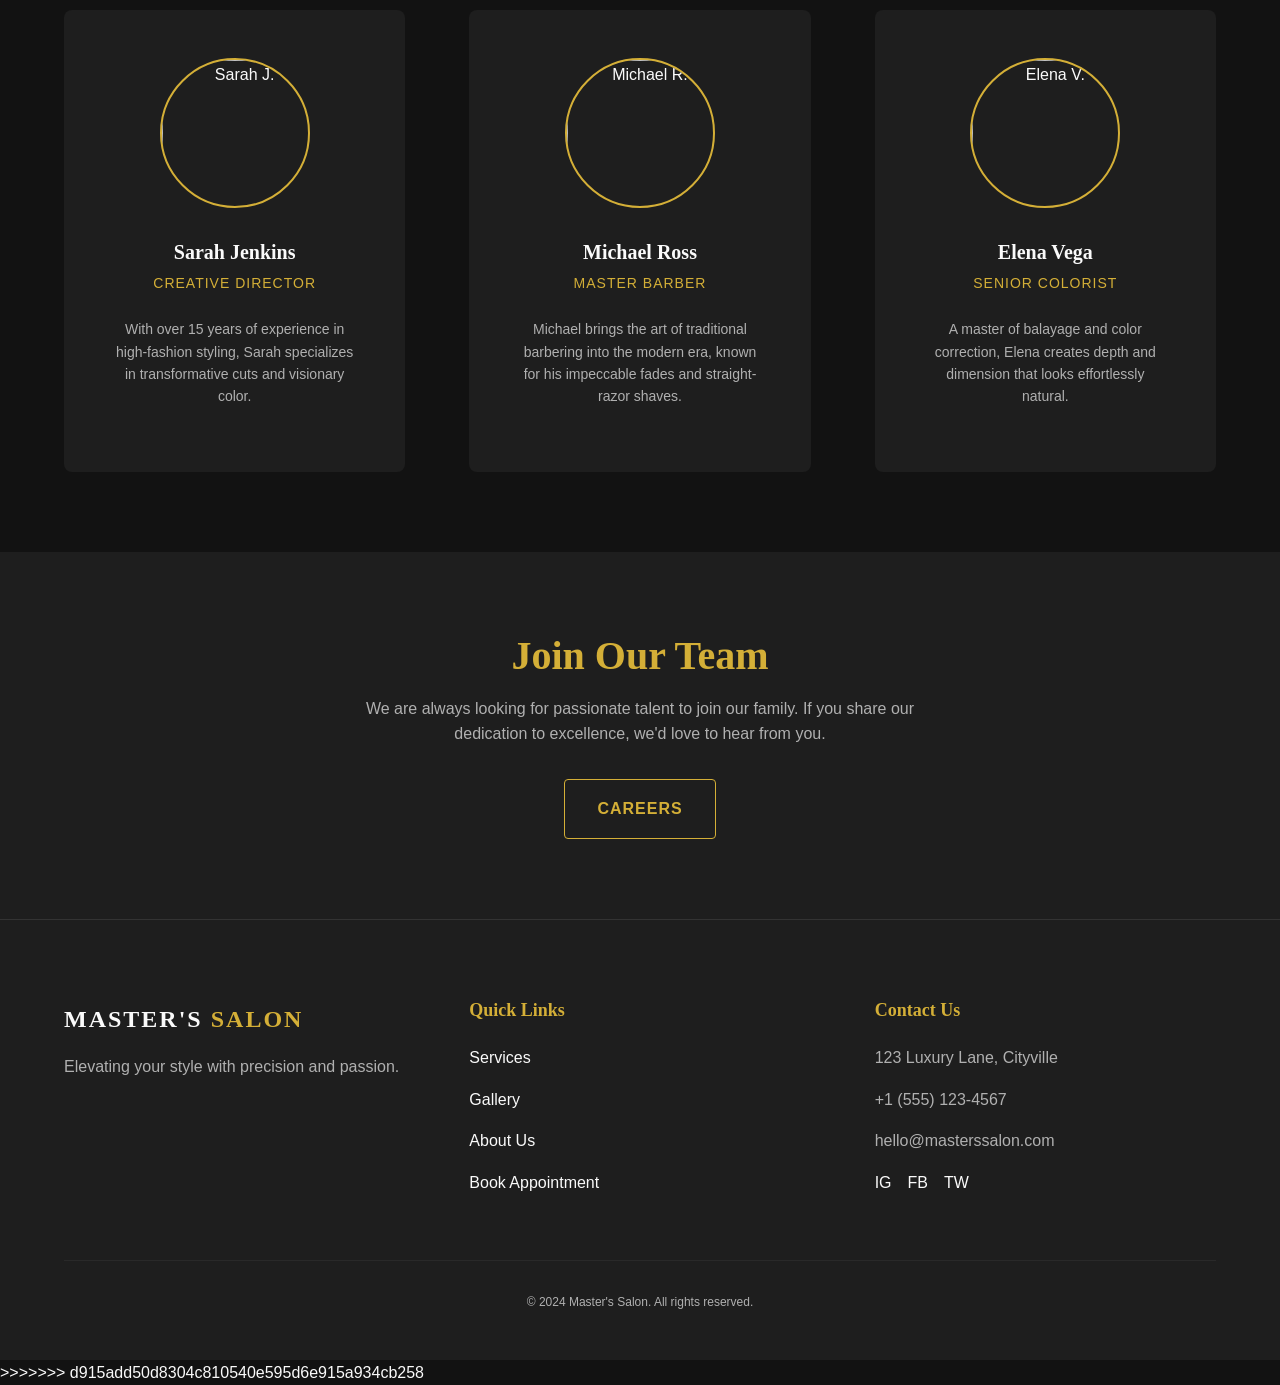
==== commit 78175a76: "Resolve merge conflict" ====
--- a/about.html
+++ b/about.html
@@ -1,3 +1,4 @@
+<<<<<<< HEAD
 <!DOCTYPE html>
 <html lang="en">
 
@@ -169,4 +170,177 @@
     <script src="scripts/main.js"></script>
 </body>
 
+=======
+<!DOCTYPE html>
+<html lang="en">
+
+<head>
+    <meta charset="UTF-8">
+    <meta name="viewport" content="width=device-width, initial-scale=1.0">
+    <title>About Us | Master's Salon</title>
+    <meta name="description"
+        content="Meet the expert team behind Master's Salon. Learn about our philosophy of luxury and excellence.">
+
+    <!-- Fonts -->
+    <link rel="preconnect" href="https://fonts.googleapis.com">
+    <link rel="preconnect" href="https://fonts.gstatic.com" crossorigin>
+    <link
+        href="https://fonts.googleapis.com/css2?family=Inter:wght@300;400;500;600&family=Playfair+Display:ital,wght@0,400;0,600;0,700;1,400&display=swap"
+        rel="stylesheet">
+
+    <!-- Styles -->
+    <link rel="stylesheet" href="styles/variables.css">
+    <link rel="stylesheet" href="styles/reset.css">
+    <link rel="stylesheet" href="styles/global.css">
+    <link rel="stylesheet" href="styles/layout.css">
+    <link rel="stylesheet" href="styles/pages/about.css">
+</head>
+
+<body>
+
+    <!-- Header -->
+    <header class="header">
+        <div class="container">
+            <a href="index.html" class="logo">MASTER'S <span>SALON</span></a>
+
+            <nav class="nav-desktop">
+                <a href="index.html" class="nav-link">Home</a>
+                <a href="services.html" class="nav-link">Services</a>
+                <a href="gallery.html" class="nav-link">Gallery</a>
+                <a href="about.html" class="nav-link active">About</a>
+                <a href="contact.html" class="nav-link">Contact</a>
+                <a href="contact.html" class="btn btn-primary">Book Now</a>
+            </nav>
+
+            <div class="mobile-toggle" id="mobileToggle">
+                <div class="hamburger-line"></div>
+                <div class="hamburger-line"></div>
+                <div class="hamburger-line"></div>
+            </div>
+        </div>
+    </header>
+
+    <!-- Mobile Nav Overlay -->
+    <div class="nav-mobile" id="mobileNav">
+        <a href="index.html" class="nav-link">Home</a>
+        <a href="services.html" class="nav-link">Services</a>
+        <a href="gallery.html" class="nav-link">Gallery</a>
+        <a href="about.html" class="nav-link active">About</a>
+        <a href="contact.html" class="nav-link">Contact</a>
+        <a href="contact.html" class="btn btn-primary">Book Now</a>
+    </div>
+
+    <!-- Main Content -->
+    <main>
+        <section class="about-intro">
+            <div class="container">
+                <h1>Our Philosophy</h1>
+                <p style="max-width: 600px; margin: 0 auto; font-size: var(--font-size-xl);">
+                    "Genuine luxury means excellence."
+                </p>
+            </div>
+        </section>
+
+        <section class="section">
+            <div class="container">
+                <div class="text-center" style="max-width: 800px; margin: 0 auto var(--spacing-10);">
+                    <h2 style="margin-bottom: var(--spacing-4);">The Master's Touch</h2>
+                    <p>
+                        Established with a vision to redefine the salon experience, Master's Salon blends contemporary
+                        style with timeless elegance.
+                        We cater to the modern individual who values expertise, precision, and an atmosphere of refined
+                        tranquility.
+                        Our mission is to ensure that every client leaves not just looking their best, but feeling their
+                        most confident.
+                    </p>
+                </div>
+
+                <h2 class="text-center">Meet Our Stylists</h2>
+                <div class="team-grid">
+                    <!-- Stylist 1 -->
+                    <div class="team-member">
+                        <img src="https://images.unsplash.com/photo-1580618672591-eb180b1a973f?ixlib=rb-4.0.3&auto=format&fit=crop&w=300&q=80"
+                            alt="Sarah J." class="member-photo">
+                        <h3 class="member-name">Sarah Jenkins</h3>
+                        <p class="member-role">Creative Director</p>
+                        <p class="member-bio">With over 15 years of experience in high-fashion styling, Sarah
+                            specializes in transformative cuts and visionary color.</p>
+                    </div>
+
+                    <!-- Stylist 2 -->
+                    <div class="team-member">
+                        <img src="https://images.unsplash.com/photo-1506794778202-cad84cf45f1d?ixlib=rb-4.0.3&auto=format&fit=crop&w=300&q=80"
+                            alt="Michael R." class="member-photo">
+                        <h3 class="member-name">Michael Ross</h3>
+                        <p class="member-role">Master Barber</p>
+                        <p class="member-bio">Michael brings the art of traditional barbering into the modern era, known
+                            for his impeccable fades and straight-razor shaves.</p>
+                    </div>
+
+                    <!-- Stylist 3 -->
+                    <div class="team-member">
+                        <img src="https://images.unsplash.com/photo-1595152772835-219674b2a8a6?ixlib=rb-4.0.3&auto=format&fit=crop&w=300&q=80"
+                            alt="Elena V." class="member-photo">
+                        <h3 class="member-name">Elena Vega</h3>
+                        <p class="member-role">Senior Colorist</p>
+                        <p class="member-bio">A master of balayage and color correction, Elena creates depth and
+                            dimension that looks effortlessly natural.</p>
+                    </div>
+                </div>
+            </div>
+        </section>
+
+        <section class="section" style="background-color: var(--color-bg-secondary);">
+            <div class="container">
+                <div class="flex flex-col items-center justify-center text-center">
+                    <h2 class="text-gold">Join Our Team</h2>
+                    <p style="max-width: 600px; margin-bottom: var(--spacing-4);">
+                        We are always looking for passionate talent to join our family. If you share our dedication to
+                        excellence, we'd love to hear from you.
+                    </p>
+                    <a href="contact.html" class="btn btn-outline">Careers</a>
+                </div>
+            </div>
+        </section>
+    </main>
+
+    <!-- Footer -->
+    <footer class="footer">
+        <div class="container">
+            <div class="footer-grid">
+                <div class="footer-col">
+                    <a href="index.html" class="logo" style="display:block; margin-bottom: 16px;">MASTER'S
+                        <span>SALON</span></a>
+                    <p>Elevating your style with precision and passion.</p>
+                </div>
+                <div class="footer-col">
+                    <h4>Quick Links</h4>
+                    <ul>
+                        <li><a href="services.html">Services</a></li>
+                        <li><a href="gallery.html">Gallery</a></li>
+                        <li><a href="about.html">About Us</a></li>
+                        <li><a href="contact.html">Book Appointment</a></li>
+                    </ul>
+                </div>
+                <div class="footer-col">
+                    <h4>Contact Us</h4>
+                    <p>123 Luxury Lane, Cityville</p>
+                    <p>+1 (555) 123-4567</p>
+                    <p>hello@masterssalon.com</p>
+                    <div class="flex gap-2" style="margin-top: 16px;">
+                        <!-- Social placeholders -->
+                        <a href="#">IG</a> <a href="#">FB</a> <a href="#">TW</a>
+                    </div>
+                </div>
+            </div>
+            <div class="footer-bottom">
+                <p>&copy; 2024 Master's Salon. All rights reserved.</p>
+            </div>
+        </div>
+    </footer>
+
+    <script src="scripts/main.js"></script>
+</body>
+
+>>>>>>> d915add50d8304c810540e595d6e915a934cb258
 </html>
